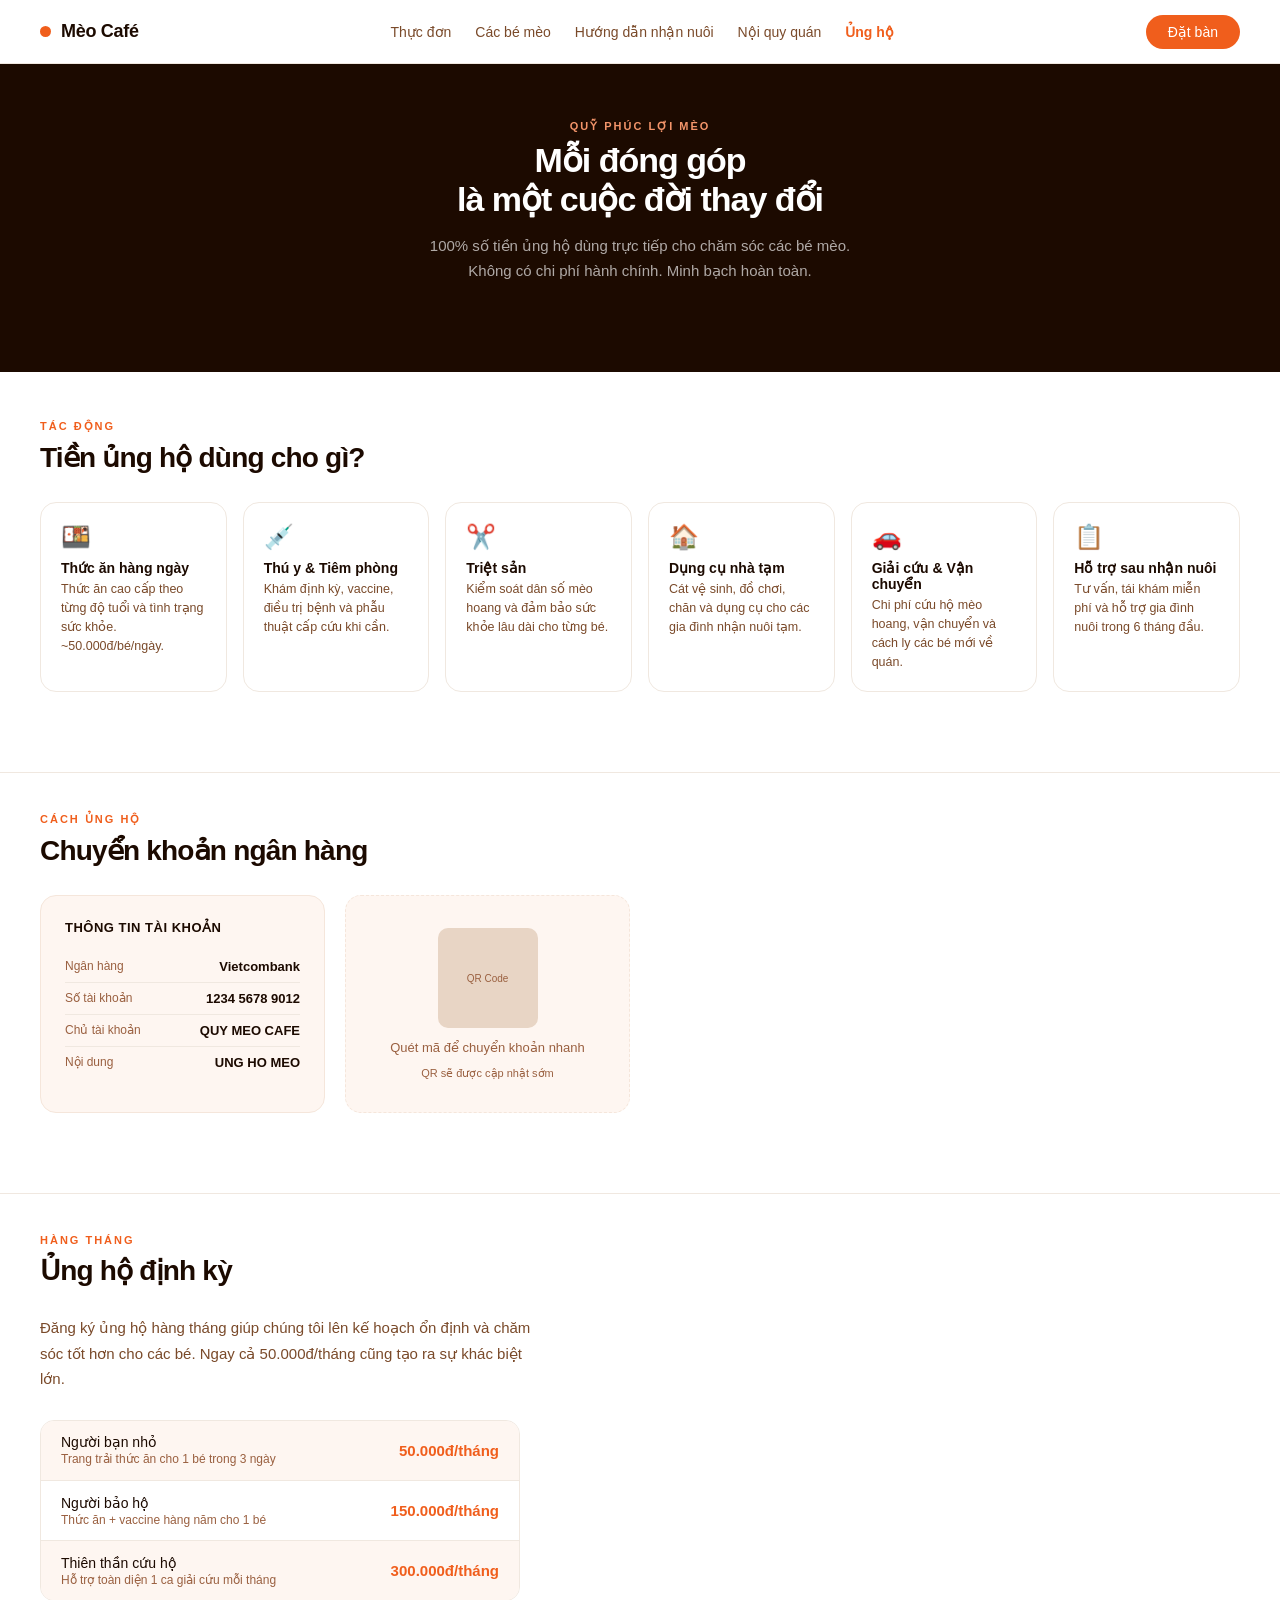
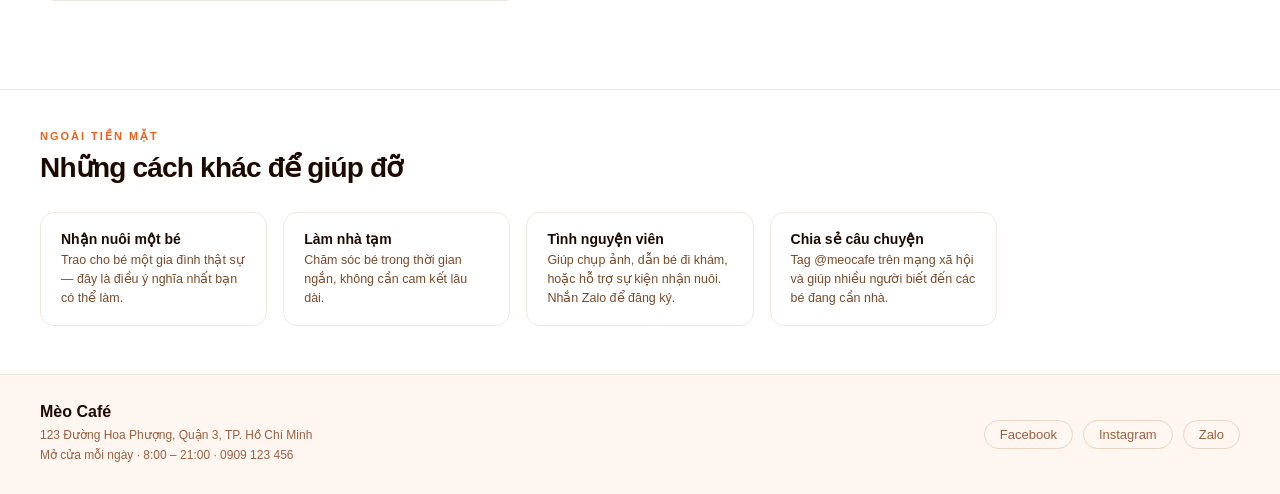
==== donate.html @ 895c5a74 "Restructure site into multi-page layout for GitHub Pages - index.html: simplified landing page with " ====
<!DOCTYPE html>
<html lang="vi">
<head>
  <meta charset="UTF-8" />
  <meta name="viewport" content="width=device-width, initial-scale=1.0" />
  <title>Ủng hộ — Mèo Café</title>
  <link rel="stylesheet" href="css/styles.css" />
</head>
<body>

<nav class="nav">
  <a class="nav-brand" href="index.html">
    <div class="nav-dot"></div>
    <span class="nav-name">Mèo Café</span>
  </a>
  <ul class="nav-links">
    <li><a href="menu.html">Thực đơn</a></li>
    <li><a href="cats.html">Các bé mèo</a></li>
    <li><a href="adopt.html">Hướng dẫn nhận nuôi</a></li>
    <li><a href="policy.html">Nội quy quán</a></li>
    <li><a href="donate.html" class="nav-link-donate active">Ủng hộ</a></li>
  </ul>
  <button class="nav-cta">Đặt bàn</button>
</nav>

<div class="donate-hero-section">
  <div class="section-label">Quỹ phúc lợi mèo</div>
  <h1 class="donate-hero-title">Mỗi đóng góp<br>là một cuộc đời thay đổi</h1>
  <p class="donate-hero-sub">100% số tiền ủng hộ dùng trực tiếp cho chăm sóc các bé mèo. Không có chi phí hành chính. Minh bạch hoàn toàn.</p>
</div>

<section class="section">
  <div class="section-label">Tác động</div>
  <h2 class="section-title">Tiền ủng hộ dùng cho gì?</h2>

  <div class="donate-uses">
    <div class="donate-use-card">
      <div class="donate-use-icon">🍱</div>
      <div class="donate-use-title">Thức ăn hàng ngày</div>
      <p class="donate-use-desc">Thức ăn cao cấp theo từng độ tuổi và tình trạng sức khỏe. ~50.000đ/bé/ngày.</p>
    </div>
    <div class="donate-use-card">
      <div class="donate-use-icon">💉</div>
      <div class="donate-use-title">Thú y &amp; Tiêm phòng</div>
      <p class="donate-use-desc">Khám định kỳ, vaccine, điều trị bệnh và phẫu thuật cấp cứu khi cần.</p>
    </div>
    <div class="donate-use-card">
      <div class="donate-use-icon">✂️</div>
      <div class="donate-use-title">Triệt sản</div>
      <p class="donate-use-desc">Kiểm soát dân số mèo hoang và đảm bảo sức khỏe lâu dài cho từng bé.</p>
    </div>
    <div class="donate-use-card">
      <div class="donate-use-icon">🏠</div>
      <div class="donate-use-title">Dụng cụ nhà tạm</div>
      <p class="donate-use-desc">Cát vệ sinh, đồ chơi, chăn và dụng cụ cho các gia đình nhận nuôi tạm.</p>
    </div>
    <div class="donate-use-card">
      <div class="donate-use-icon">🚗</div>
      <div class="donate-use-title">Giải cứu &amp; Vận chuyển</div>
      <p class="donate-use-desc">Chi phí cứu hộ mèo hoang, vận chuyển và cách ly các bé mới về quán.</p>
    </div>
    <div class="donate-use-card">
      <div class="donate-use-icon">📋</div>
      <div class="donate-use-title">Hỗ trợ sau nhận nuôi</div>
      <p class="donate-use-desc">Tư vấn, tái khám miễn phí và hỗ trợ gia đình nuôi trong 6 tháng đầu.</p>
    </div>
  </div>
</section>

<section class="section" style="border-top: 1px solid var(--border); padding-top: 2.5rem;">
  <div class="section-label">Cách ủng hộ</div>
  <h2 class="section-title">Chuyển khoản ngân hàng</h2>

  <div class="donate-how-grid">
    <div class="bank-card">
      <div class="bank-card-title">Thông tin tài khoản</div>
      <div class="bank-field">
        <span class="bank-field-label">Ngân hàng</span>
        <span class="bank-field-value">Vietcombank</span>
      </div>
      <div class="bank-field">
        <span class="bank-field-label">Số tài khoản</span>
        <span class="bank-field-value">1234 5678 9012</span>
      </div>
      <div class="bank-field">
        <span class="bank-field-label">Chủ tài khoản</span>
        <span class="bank-field-value">QUY MEO CAFE</span>
      </div>
      <div class="bank-field">
        <span class="bank-field-label">Nội dung</span>
        <span class="bank-field-value">UNG HO MEO</span>
      </div>
    </div>
    <div class="qr-placeholder">
      <div class="qr-placeholder-box">QR Code</div>
      <p>Quét mã để chuyển khoản nhanh</p>
      <p style="font-size: 11px; color: var(--ink-faint);">QR sẽ được cập nhật sớm</p>
    </div>
  </div>
</section>

<section class="section" style="border-top: 1px solid var(--border); padding-top: 2.5rem;">
  <div class="section-label">Hàng tháng</div>
  <h2 class="section-title">Ủng hộ định kỳ</h2>
  <p style="font-size: 15px; color: var(--ink-muted); line-height: 1.7; max-width: 500px; margin-bottom: 1.75rem;">
    Đăng ký ủng hộ hàng tháng giúp chúng tôi lên kế hoạch ổn định và chăm sóc tốt hơn cho các bé. Ngay cả 50.000đ/tháng cũng tạo ra sự khác biệt lớn.
  </p>

  <div class="pricing-table" style="max-width: 480px;">
    <div class="pricing-row">
      <div>
        <div class="pricing-name">Người bạn nhỏ</div>
        <div class="pricing-desc">Trang trải thức ăn cho 1 bé trong 3 ngày</div>
      </div>
      <div class="pricing-price">50.000đ/tháng</div>
    </div>
    <div class="pricing-row">
      <div>
        <div class="pricing-name">Người bảo hộ</div>
        <div class="pricing-desc">Thức ăn + vaccine hàng năm cho 1 bé</div>
      </div>
      <div class="pricing-price">150.000đ/tháng</div>
    </div>
    <div class="pricing-row">
      <div>
        <div class="pricing-name">Thiên thần cứu hộ</div>
        <div class="pricing-desc">Hỗ trợ toàn diện 1 ca giải cứu mỗi tháng</div>
      </div>
      <div class="pricing-price">300.000đ/tháng</div>
    </div>
  </div>
</section>

<section class="section" style="border-top: 1px solid var(--border); padding-top: 2.5rem;">
  <div class="section-label">Ngoài tiền mặt</div>
  <h2 class="section-title">Những cách khác để giúp đỡ</h2>

  <div class="other-ways">
    <a href="adopt.html" class="other-way">
      <div class="other-way-title">Nhận nuôi một bé</div>
      <p class="other-way-desc">Trao cho bé một gia đình thật sự — đây là điều ý nghĩa nhất bạn có thể làm.</p>
    </a>
    <a href="adopt.html#foster" class="other-way">
      <div class="other-way-title">Làm nhà tạm</div>
      <p class="other-way-desc">Chăm sóc bé trong thời gian ngắn, không cần cam kết lâu dài.</p>
    </a>
    <div class="other-way" style="cursor: default;">
      <div class="other-way-title">Tình nguyện viên</div>
      <p class="other-way-desc">Giúp chụp ảnh, dẫn bé đi khám, hoặc hỗ trợ sự kiện nhận nuôi. Nhắn Zalo để đăng ký.</p>
    </div>
    <div class="other-way" style="cursor: default;">
      <div class="other-way-title">Chia sẻ câu chuyện</div>
      <p class="other-way-desc">Tag @meocafe trên mạng xã hội và giúp nhiều người biết đến các bé đang cần nhà.</p>
    </div>
  </div>
</section>

<footer class="footer">
  <div>
    <div class="footer-name">Mèo Café</div>
    <div class="footer-info">
      123 Đường Hoa Phượng, Quận 3, TP. Hồ Chí Minh<br>
      Mở cửa mỗi ngày · 8:00 – 21:00 · 0909 123 456
    </div>
  </div>
  <div class="footer-links">
    <a href="#" class="footer-link">Facebook</a>
    <a href="#" class="footer-link">Instagram</a>
    <a href="#" class="footer-link">Zalo</a>
  </div>
</footer>

</body>
</html>
---- css/styles.css ----
/* ── RESET & BASE ── */
*, *::before, *::after { box-sizing: border-box; margin: 0; padding: 0; }

body {
  font-family: -apple-system, BlinkMacSystemFont, 'Segoe UI', sans-serif;
  background: #fff;
  color: #1C0A00;
}

/* ── TOKENS ── */
:root {
  --brand: #F05E1C;
  --brand-dark: #D94E0F;
  --brand-light: #FEF6F1;
  --brand-pale: #FEF0E8;
  --ink: #1C0A00;
  --ink-mid: #3A1500;
  --ink-muted: #7A4A2A;
  --ink-faint: #9A6040;
  --border: #F0E8E0;
  --border-warm: #F5E6DB;
  --border-card: #F4B89A;
  --radius-pill: 999px;
  --radius-card: 20px;
}

/* ── NAV ── */
.nav {
  background: #fff;
  border-bottom: 1px solid var(--border);
  padding: 0 2.5rem;
  display: flex;
  align-items: center;
  justify-content: space-between;
  height: 64px;
  position: sticky;
  top: 0;
  z-index: 100;
}

.nav-brand {
  display: flex;
  align-items: center;
  gap: 10px;
  text-decoration: none;
  flex-shrink: 0;
}

.nav-dot {
  width: 11px;
  height: 11px;
  background: var(--brand);
  border-radius: 50%;
}

.nav-name {
  font-size: 18px;
  font-weight: 600;
  color: var(--ink);
  letter-spacing: -0.3px;
}

.nav-links {
  display: flex;
  gap: 24px;
  list-style: none;
}

.nav-links a {
  color: var(--ink-muted);
  text-decoration: none;
  font-size: 14px;
  transition: color 0.2s;
}

.nav-links a:hover,
.nav-links a.active { color: var(--brand); }

.nav-links a.active { font-weight: 600; }

.nav-link-donate { color: var(--brand) !important; font-weight: 600; }

.nav-cta {
  background: var(--brand);
  color: #fff;
  border: none;
  padding: 9px 22px;
  border-radius: var(--radius-pill);
  font-size: 14px;
  font-weight: 500;
  cursor: pointer;
  font-family: inherit;
  transition: background 0.2s;
  flex-shrink: 0;
}

.nav-cta:hover { background: var(--brand-dark); }

/* ── HERO (main page — centered) ── */
.hero {
  background: var(--brand-light);
  padding: 5rem 2.5rem 4.5rem;
  text-align: center;
  border-bottom: 1px solid var(--border-warm);
}

.hero-content {
  max-width: 580px;
  margin: 0 auto;
}

.hero-eyebrow {
  font-size: 11px;
  color: var(--brand);
  letter-spacing: 2px;
  text-transform: uppercase;
  font-weight: 600;
  margin-bottom: 0.85rem;
}

.hero-h1 {
  font-size: 44px;
  font-weight: 700;
  color: var(--ink);
  line-height: 1.1;
  letter-spacing: -1.5px;
  margin-bottom: 1.1rem;
}

.hero-h1 em {
  color: var(--brand);
  font-style: normal;
}

.hero-sub {
  font-size: 16px;
  color: var(--ink-muted);
  line-height: 1.7;
  margin-bottom: 2rem;
}

.hero-btns {
  display: flex;
  gap: 12px;
  flex-wrap: wrap;
  justify-content: center;
}

/* ── PAGE HERO (inner pages) ── */
.page-hero {
  background: var(--brand-light);
  padding: 2.5rem 2.5rem 2rem;
  border-bottom: 1px solid var(--border-warm);
}

.page-hero .section-label { margin-bottom: 0.4rem; }

.page-hero-title {
  font-size: 32px;
  font-weight: 700;
  color: var(--ink);
  letter-spacing: -1px;
  margin-bottom: 0.5rem;
}

.page-hero-sub {
  font-size: 15px;
  color: var(--ink-muted);
  line-height: 1.6;
  max-width: 500px;
}

/* ── BUTTONS ── */
.btn-primary {
  background: var(--brand);
  color: #fff;
  border: none;
  padding: 12px 28px;
  border-radius: var(--radius-pill);
  font-size: 14px;
  font-weight: 500;
  cursor: pointer;
  font-family: inherit;
  text-decoration: none;
  display: inline-block;
  transition: background 0.2s;
}

.btn-primary:hover { background: var(--brand-dark); }

.btn-secondary {
  background: transparent;
  color: var(--brand);
  border: 1.5px solid var(--brand);
  padding: 12px 28px;
  border-radius: var(--radius-pill);
  font-size: 14px;
  cursor: pointer;
  font-family: inherit;
  text-decoration: none;
  display: inline-block;
  transition: all 0.2s;
}

.btn-secondary:hover { background: var(--brand-pale); }

/* ── KPIS ── */
.kpis {
  display: flex;
  justify-content: center;
  gap: 1rem;
  padding: 1.5rem 2.5rem;
  background: #fff;
  border-bottom: 1px solid var(--border);
  flex-wrap: wrap;
}

.kpi {
  text-align: center;
  padding: 0.75rem 1.5rem;
  background: var(--brand-light);
  border-radius: 14px;
  min-width: 100px;
}

.kpi-number {
  font-size: 24px;
  font-weight: 700;
  color: var(--brand);
  letter-spacing: -0.5px;
}

.kpi-label {
  font-size: 12px;
  color: var(--ink-faint);
  margin-top: 2px;
}

/* ── SECTION ── */
.section {
  padding: 3rem 2.5rem;
}

.section-label {
  font-size: 11px;
  color: var(--brand);
  letter-spacing: 2px;
  text-transform: uppercase;
  font-weight: 600;
  margin-bottom: 0.5rem;
}

.section-title {
  font-size: 28px;
  font-weight: 700;
  color: var(--ink);
  letter-spacing: -0.8px;
  margin-bottom: 1.75rem;
}

/* ── SEE ALL LINK ── */
.see-all {
  text-align: center;
  margin-top: 1.75rem;
}

.see-all-link {
  color: var(--brand);
  text-decoration: none;
  font-size: 14px;
  font-weight: 500;
  border: 1.5px solid var(--brand);
  padding: 10px 28px;
  border-radius: var(--radius-pill);
  display: inline-block;
  transition: background 0.2s;
}

.see-all-link:hover { background: var(--brand-pale); }

/* ── CAT CONTROLS (filter + sort) ── */
.cat-controls {
  display: flex;
  justify-content: space-between;
  align-items: flex-start;
  gap: 1rem;
  margin-bottom: 1.75rem;
  flex-wrap: wrap;
}

.filters {
  display: flex;
  gap: 8px;
  flex-wrap: wrap;
}

.filter-btn {
  padding: 7px 18px;
  border-radius: var(--radius-pill);
  font-size: 13px;
  border: 1px solid #E8D5C5;
  background: #fff;
  color: var(--ink-muted);
  cursor: pointer;
  font-family: inherit;
  transition: all 0.2s;
}

.filter-btn:hover { border-color: var(--brand); color: var(--brand); }

.filter-btn.active {
  background: var(--brand);
  color: #fff;
  border-color: var(--brand);
}

.sort-wrap {
  display: flex;
  align-items: center;
  gap: 8px;
}

.sort-label {
  font-size: 13px;
  color: var(--ink-muted);
  white-space: nowrap;
}

.sort-select {
  padding: 7px 30px 7px 12px;
  border-radius: var(--radius-pill);
  font-size: 13px;
  border: 1px solid #E8D5C5;
  background: #fff url("data:image/svg+xml,%3Csvg xmlns='http://www.w3.org/2000/svg' width='10' height='6'%3E%3Cpath d='M0 0l5 6 5-6z' fill='%239A6040'/%3E%3C/svg%3E") no-repeat right 12px center;
  color: var(--ink-muted);
  cursor: pointer;
  font-family: inherit;
  appearance: none;
  -webkit-appearance: none;
  transition: border-color 0.2s;
}

.sort-select:hover,
.sort-select:focus { border-color: var(--brand); outline: none; }

.cats-count {
  font-size: 13px;
  color: var(--ink-faint);
  margin-bottom: 1rem;
}

/* ── CAT GRID & CARDS ── */
.cat-grid {
  display: grid;
  grid-template-columns: repeat(auto-fill, minmax(200px, 1fr));
  gap: 1.1rem;
}

.cat-card {
  background: #fff;
  border: 1px solid var(--border);
  border-radius: var(--radius-card);
  overflow: hidden;
  transition: border-color 0.25s, transform 0.2s;
}

.cat-card:hover {
  border-color: var(--border-card);
  transform: translateY(-2px);
}

.cat-avatar {
  background: var(--brand-light);
  height: 155px;
  display: flex;
  align-items: center;
  justify-content: center;
  position: relative;
}

.cat-avatar svg { width: 100px; height: 100px; }

.status-badge {
  position: absolute;
  top: 10px;
  left: 10px;
  padding: 4px 10px;
  border-radius: var(--radius-pill);
  font-size: 11px;
  font-weight: 500;
  display: flex;
  align-items: center;
  gap: 5px;
}

.status-badge::before {
  content: '';
  width: 6px;
  height: 6px;
  border-radius: 50%;
  display: inline-block;
}

.status-adopt { background: #E6F4EE; color: #1A6640; }
.status-adopt::before { background: #27AE60; }
.status-foster { background: #FFF0E5; color: #A04010; }
.status-foster::before { background: var(--brand); }

.cat-info { padding: 15px; }

.cat-name {
  font-size: 17px;
  font-weight: 600;
  color: var(--ink);
  letter-spacing: -0.3px;
  margin-bottom: 2px;
}

.cat-age {
  font-size: 12px;
  color: var(--ink-faint);
  margin-bottom: 9px;
}

.cat-tags {
  display: flex;
  flex-wrap: wrap;
  gap: 4px;
  margin-bottom: 10px;
}

.cat-tag {
  background: var(--brand-light);
  color: #A04010;
  font-size: 11px;
  padding: 3px 9px;
  border-radius: var(--radius-pill);
  border: 1px solid #F5E0D0;
}

.cat-desc {
  font-size: 12.5px;
  color: #6B6260;
  line-height: 1.55;
  margin-bottom: 12px;
}

.cat-btn {
  width: 100%;
  background: var(--ink);
  color: #fff;
  border: none;
  padding: 10px;
  border-radius: 12px;
  font-size: 13px;
  cursor: pointer;
  font-family: inherit;
  font-weight: 500;
  transition: background 0.2s;
}

.cat-btn:hover { background: var(--ink-mid); }

.cat-btn.outline {
  background: #fff;
  color: var(--brand);
  border: 1.5px solid var(--brand);
}

.cat-btn.outline:hover { background: var(--brand-light); }

/* ── PAGINATION ── */
.pagination {
  display: flex;
  justify-content: center;
  align-items: center;
  gap: 4px;
  margin-top: 2.5rem;
  flex-wrap: wrap;
}

.page-btn {
  padding: 7px 13px;
  border-radius: 10px;
  border: 1px solid var(--border);
  background: #fff;
  color: var(--ink-muted);
  font-size: 13px;
  cursor: pointer;
  font-family: inherit;
  transition: all 0.2s;
  min-width: 36px;
  text-align: center;
}

.page-btn:hover { border-color: var(--brand); color: var(--brand); }

.page-btn.active {
  background: var(--brand);
  color: #fff;
  border-color: var(--brand);
  font-weight: 600;
}

.page-btn:disabled {
  opacity: 0.35;
  cursor: default;
}

.page-btn:disabled:hover { border-color: var(--border); color: var(--ink-muted); }

/* ── DONATE BANNER (main page) ── */
.donate-banner {
  background: var(--ink);
  padding: 4rem 2.5rem;
  text-align: center;
}

.donate-banner-label {
  font-size: 11px;
  color: #F4956A;
  letter-spacing: 2px;
  text-transform: uppercase;
  font-weight: 600;
  margin-bottom: 0.75rem;
}

.donate-banner-title {
  font-size: 30px;
  font-weight: 700;
  color: #fff;
  letter-spacing: -0.8px;
  line-height: 1.2;
  margin-bottom: 0.85rem;
}

.donate-banner-sub {
  font-size: 15px;
  color: rgba(255, 255, 255, 0.6);
  line-height: 1.7;
  max-width: 440px;
  margin: 0 auto 2rem;
}

.btn-donate {
  background: var(--brand);
  color: #fff;
  border: none;
  padding: 13px 36px;
  border-radius: var(--radius-pill);
  font-size: 15px;
  font-weight: 500;
  cursor: pointer;
  font-family: inherit;
  text-decoration: none;
  display: inline-block;
  transition: background 0.2s;
}

.btn-donate:hover { background: var(--brand-dark); }

/* ── ADOPTION PAGE ── */
.adoption-steps {
  display: grid;
  grid-template-columns: repeat(auto-fill, minmax(200px, 1fr));
  gap: 1rem;
  margin-bottom: 2rem;
}

.adoption-step {
  background: var(--brand-light);
  border: 1px solid var(--border-warm);
  border-radius: 16px;
  padding: 1.25rem;
}

.step-number {
  font-size: 10px;
  color: var(--brand);
  letter-spacing: 1.5px;
  text-transform: uppercase;
  margin-bottom: 7px;
  font-weight: 600;
}

.step-title {
  font-size: 15px;
  font-weight: 600;
  color: var(--ink);
  margin-bottom: 5px;
}

.step-desc {
  font-size: 13px;
  color: var(--ink-muted);
  line-height: 1.55;
}

.adopt-note {
  background: #E6F4EE;
  border: 1px solid #B7DFC8;
  border-radius: 14px;
  padding: 1.25rem 1.5rem;
  margin-bottom: 2rem;
}

.adopt-note p {
  font-size: 14px;
  color: #1A6640;
  line-height: 1.6;
}

.adopt-cta {
  background: var(--brand);
  color: #fff;
  border: none;
  padding: 13px 32px;
  border-radius: var(--radius-pill);
  font-size: 15px;
  font-weight: 500;
  cursor: pointer;
  font-family: inherit;
  transition: background 0.2s;
}

.adopt-cta:hover { background: var(--brand-dark); }

.faq { margin-top: 1rem; }

.faq-item {
  border-bottom: 1px solid var(--border);
  padding: 1.1rem 0;
}

.faq-item:last-child { border-bottom: none; }

.faq-q {
  font-size: 15px;
  font-weight: 600;
  color: var(--ink);
  margin-bottom: 6px;
}

.faq-a {
  font-size: 14px;
  color: var(--ink-muted);
  line-height: 1.65;
}

/* ── MENU PAGE ── */
.menu-grid {
  display: grid;
  grid-template-columns: repeat(auto-fill, minmax(280px, 1fr));
  gap: 2rem;
}

.menu-category {
  border: 1px solid var(--border);
  border-radius: var(--radius-card);
  overflow: hidden;
}

.menu-category-header {
  background: var(--brand-light);
  padding: 1rem 1.25rem;
  border-bottom: 1px solid var(--border-warm);
}

.menu-category-title {
  font-size: 14px;
  font-weight: 700;
  color: var(--ink);
  letter-spacing: -0.2px;
}

.menu-category-sub {
  font-size: 11px;
  color: var(--ink-faint);
  margin-top: 2px;
}

.menu-items { padding: 0.5rem 0; }

.menu-item {
  display: flex;
  justify-content: space-between;
  align-items: baseline;
  padding: 0.6rem 1.25rem;
  gap: 1rem;
  border-bottom: 1px solid var(--border);
}

.menu-item:last-child { border-bottom: none; }

.menu-item-left { flex: 1; }

.menu-item-name {
  font-size: 14px;
  color: var(--ink);
  font-weight: 500;
}

.menu-item-desc {
  font-size: 11.5px;
  color: var(--ink-faint);
  margin-top: 1px;
}

.menu-item-price {
  font-size: 13px;
  font-weight: 600;
  color: var(--brand);
  white-space: nowrap;
}

.menu-note {
  margin-top: 2rem;
  padding: 1.25rem 1.5rem;
  background: var(--brand-light);
  border-radius: 14px;
  font-size: 13.5px;
  color: var(--ink-muted);
  line-height: 1.65;
  border: 1px solid var(--border-warm);
}

/* ── POLICY PAGE ── */
.policy-block {
  margin-bottom: 2.5rem;
}

.policy-block-title {
  font-size: 17px;
  font-weight: 700;
  color: var(--ink);
  margin-bottom: 1rem;
  padding-bottom: 0.6rem;
  border-bottom: 2px solid var(--brand-light);
}

.policy-rules {
  list-style: none;
  display: flex;
  flex-direction: column;
  gap: 0.75rem;
}

.policy-rule {
  display: flex;
  gap: 0.85rem;
  align-items: flex-start;
}

.policy-rule-num {
  font-size: 11px;
  font-weight: 700;
  color: var(--brand);
  background: var(--brand-pale);
  padding: 3px 8px;
  border-radius: 6px;
  flex-shrink: 0;
  margin-top: 1px;
}

.policy-rule-text {
  font-size: 14px;
  color: var(--ink-muted);
  line-height: 1.6;
}

.policy-rule-text strong {
  color: var(--ink);
  font-weight: 600;
}

.pricing-table {
  border: 1px solid var(--border);
  border-radius: 14px;
  overflow: hidden;
  margin-bottom: 2.5rem;
}

.pricing-row {
  display: flex;
  justify-content: space-between;
  align-items: center;
  padding: 0.85rem 1.25rem;
  border-bottom: 1px solid var(--border);
  gap: 1rem;
}

.pricing-row:last-child { border-bottom: none; }

.pricing-row:nth-child(odd) { background: var(--brand-light); }

.pricing-name {
  font-size: 14px;
  color: var(--ink);
  font-weight: 500;
}

.pricing-desc {
  font-size: 12px;
  color: var(--ink-faint);
  margin-top: 2px;
}

.pricing-price {
  font-size: 15px;
  font-weight: 700;
  color: var(--brand);
  white-space: nowrap;
}

/* ── DONATE PAGE ── */
.donate-hero-section {
  background: var(--ink);
  padding: 3.5rem 2.5rem;
  text-align: center;
}

.donate-hero-section .section-label { color: #F4956A; }

.donate-hero-title {
  font-size: 34px;
  font-weight: 700;
  color: #fff;
  letter-spacing: -1px;
  line-height: 1.15;
  margin-bottom: 0.85rem;
}

.donate-hero-sub {
  font-size: 15px;
  color: rgba(255, 255, 255, 0.65);
  line-height: 1.7;
  max-width: 460px;
  margin: 0 auto 2rem;
}

.donate-uses {
  display: grid;
  grid-template-columns: repeat(auto-fill, minmax(180px, 1fr));
  gap: 1rem;
  margin-bottom: 2rem;
}

.donate-use-card {
  background: #fff;
  border: 1px solid var(--border);
  border-radius: 16px;
  padding: 1.25rem;
}

.donate-use-icon {
  font-size: 24px;
  margin-bottom: 0.6rem;
}

.donate-use-title {
  font-size: 14px;
  font-weight: 600;
  color: var(--ink);
  margin-bottom: 4px;
}

.donate-use-desc {
  font-size: 12.5px;
  color: var(--ink-muted);
  line-height: 1.5;
}

.donate-how-grid {
  display: grid;
  grid-template-columns: repeat(auto-fill, minmax(260px, 1fr));
  gap: 1.25rem;
  margin-bottom: 2rem;
}

.bank-card {
  border: 1.5px solid var(--border-warm);
  border-radius: 16px;
  padding: 1.5rem;
  background: var(--brand-light);
}

.bank-card-title {
  font-size: 13px;
  font-weight: 700;
  color: var(--ink);
  margin-bottom: 1rem;
  text-transform: uppercase;
  letter-spacing: 0.5px;
}

.bank-field {
  display: flex;
  justify-content: space-between;
  padding: 0.5rem 0;
  border-bottom: 1px solid var(--border);
  gap: 1rem;
}

.bank-field:last-child { border-bottom: none; }

.bank-field-label {
  font-size: 12px;
  color: var(--ink-faint);
}

.bank-field-value {
  font-size: 13px;
  font-weight: 600;
  color: var(--ink);
}

.qr-placeholder {
  border: 1.5px dashed var(--border-warm);
  border-radius: 16px;
  padding: 2rem;
  display: flex;
  flex-direction: column;
  align-items: center;
  justify-content: center;
  gap: 0.75rem;
  color: var(--ink-faint);
  font-size: 13px;
  text-align: center;
  background: var(--brand-light);
}

.qr-placeholder-box {
  width: 100px;
  height: 100px;
  background: #E8D5C5;
  border-radius: 10px;
  display: flex;
  align-items: center;
  justify-content: center;
  font-size: 10px;
  color: var(--ink-faint);
}

.other-ways {
  display: grid;
  grid-template-columns: repeat(auto-fill, minmax(200px, 1fr));
  gap: 1rem;
}

.other-way {
  border: 1px solid var(--border);
  border-radius: 14px;
  padding: 1.1rem 1.25rem;
  text-decoration: none;
  transition: border-color 0.2s, transform 0.15s;
  display: block;
}

.other-way:hover { border-color: var(--brand); transform: translateY(-1px); }

.other-way-title {
  font-size: 14px;
  font-weight: 600;
  color: var(--ink);
  margin-bottom: 4px;
}

.other-way-desc {
  font-size: 12.5px;
  color: var(--ink-muted);
  line-height: 1.5;
}

/* ── FOOTER ── */
.footer {
  background: var(--brand-light);
  border-top: 1px solid var(--border);
  padding: 1.75rem 2.5rem;
  display: flex;
  align-items: center;
  justify-content: space-between;
  flex-wrap: wrap;
  gap: 1rem;
}

.footer-name {
  font-size: 16px;
  font-weight: 600;
  color: var(--ink);
  margin-bottom: 4px;
}

.footer-info {
  font-size: 12px;
  color: var(--ink-faint);
  line-height: 1.7;
}

.footer-links {
  display: flex;
  gap: 10px;
}

.footer-link {
  color: var(--ink-faint);
  font-size: 13px;
  text-decoration: none;
  border: 1px solid #E8D5C5;
  padding: 6px 15px;
  border-radius: var(--radius-pill);
  transition: all 0.2s;
}

.footer-link:hover { border-color: var(--brand); color: var(--brand); }

/* ── RESPONSIVE ── */
@media (max-width: 680px) {
  .hero { padding: 3.5rem 1.5rem 3rem; }
  .hero-h1 { font-size: 32px; }
  .nav-links { display: none; }
  .section { padding: 2.5rem 1.5rem; }
  .page-hero { padding: 2rem 1.5rem 1.5rem; }
  .donate-hero-section { padding: 2.5rem 1.5rem; }
  .donate-hero-title { font-size: 26px; }
  .cat-controls { flex-direction: column; }
  .menu-grid { grid-template-columns: 1fr; }
}
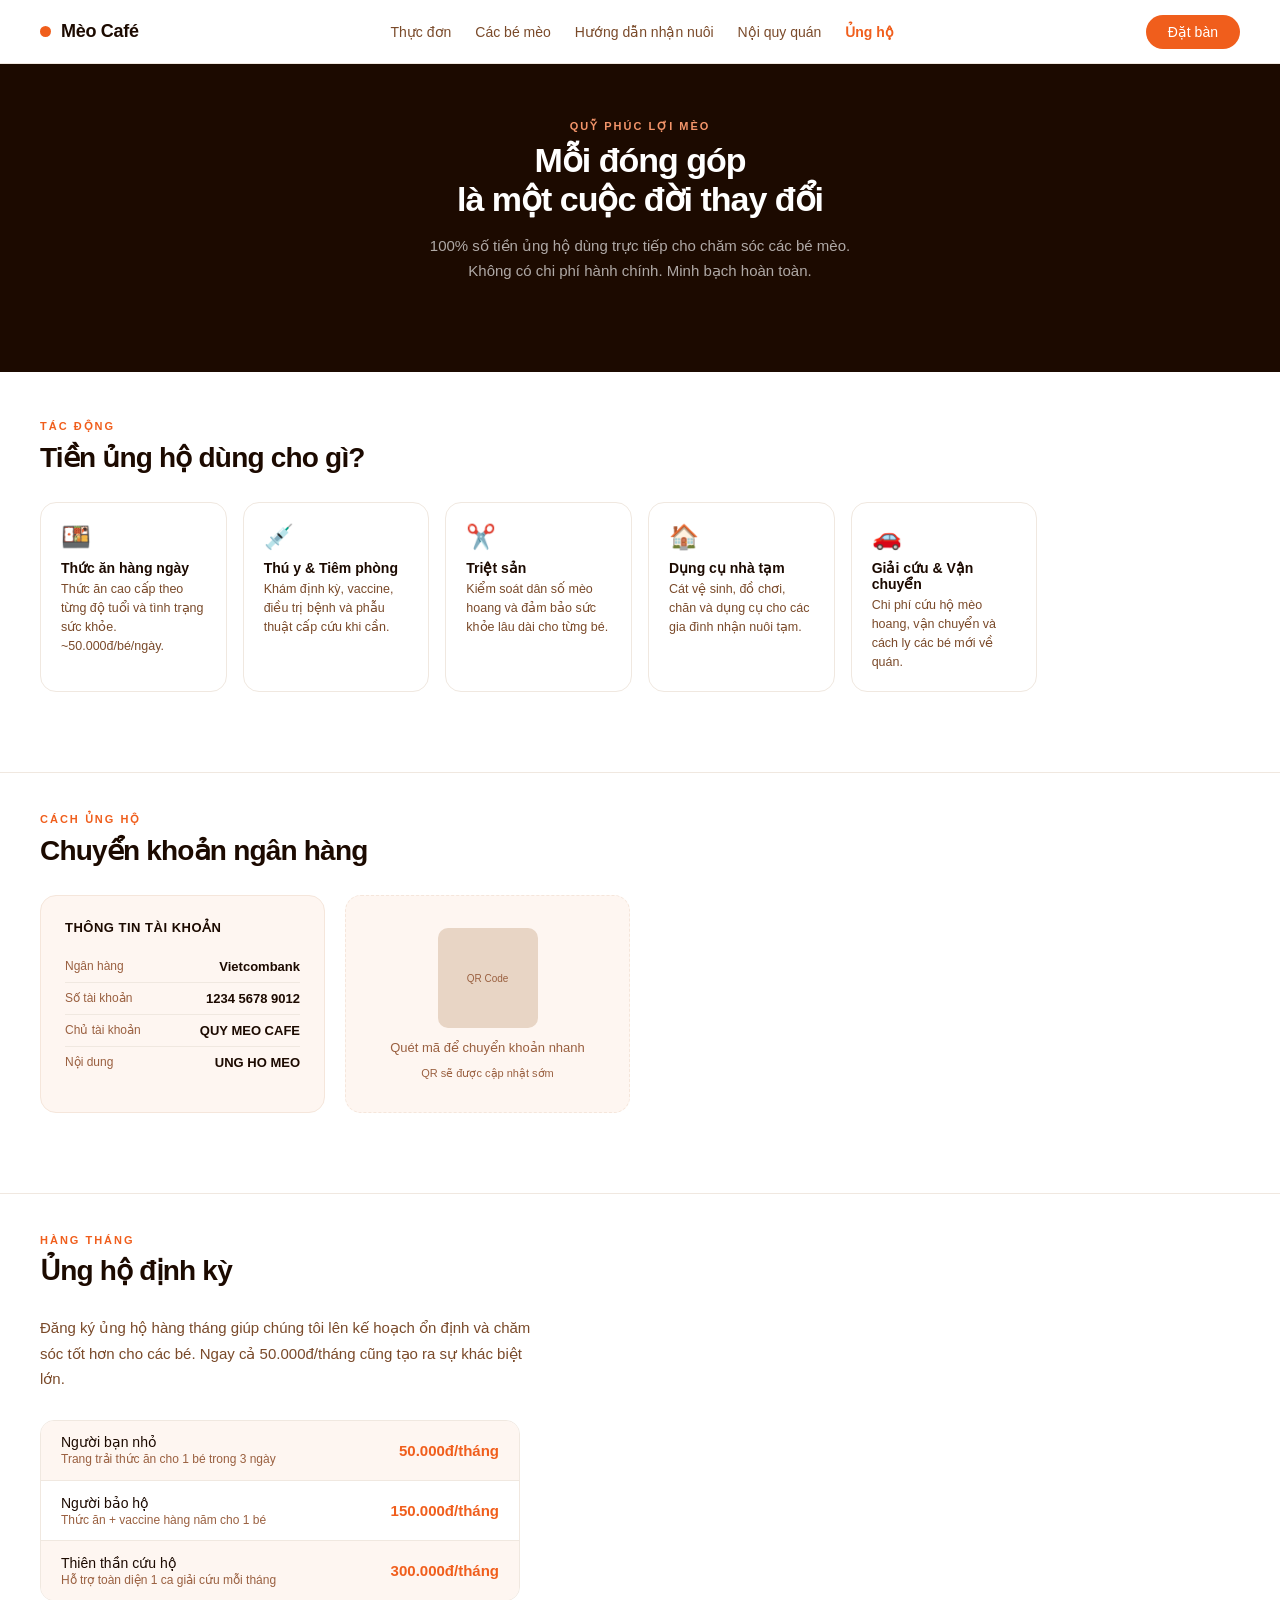
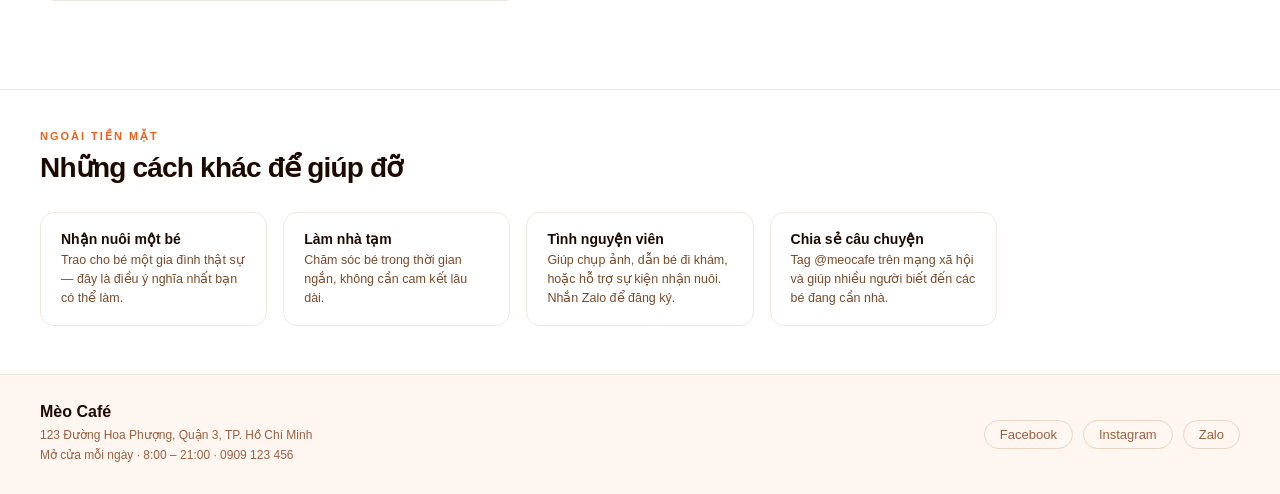
==== commit 25355bae: "Remove hỗ trợ sau nhận nuôi from donation uses section Co-Authored-By: Claude Sonnet 4.6 <noreply@an" ====
--- a/donate.html
+++ b/donate.html
@@ -58,11 +58,6 @@
       <div class="donate-use-icon">🚗</div>
       <div class="donate-use-title">Giải cứu &amp; Vận chuyển</div>
       <p class="donate-use-desc">Chi phí cứu hộ mèo hoang, vận chuyển và cách ly các bé mới về quán.</p>
-    </div>
-    <div class="donate-use-card">
-      <div class="donate-use-icon">📋</div>
-      <div class="donate-use-title">Hỗ trợ sau nhận nuôi</div>
-      <p class="donate-use-desc">Tư vấn, tái khám miễn phí và hỗ trợ gia đình nuôi trong 6 tháng đầu.</p>
     </div>
   </div>
 </section>
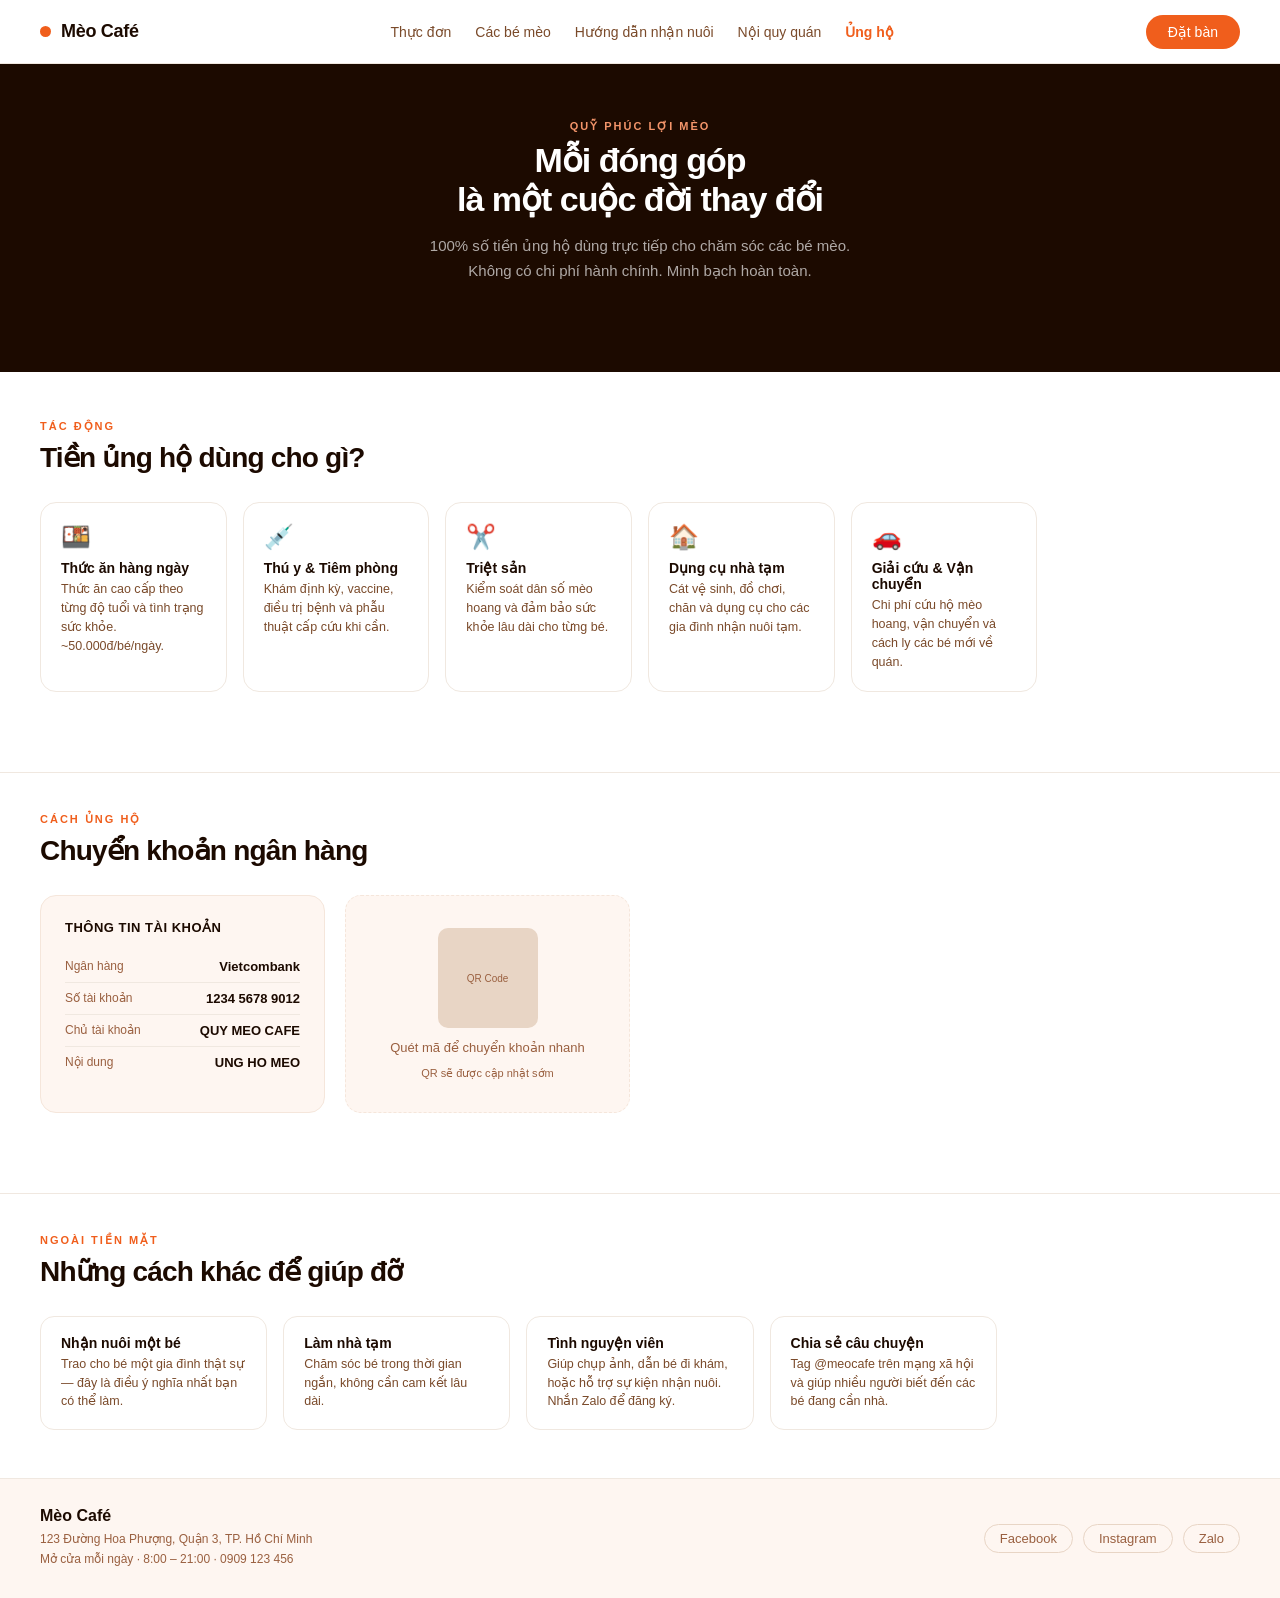
==== commit a5a25139: "Remove ủng hộ định kỳ section from donate page Co-Authored-By: Claude Sonnet 4.6 <noreply@anthropic." ====
--- a/donate.html
+++ b/donate.html
@@ -95,38 +95,6 @@
 </section>
 
 <section class="section" style="border-top: 1px solid var(--border); padding-top: 2.5rem;">
-  <div class="section-label">Hàng tháng</div>
-  <h2 class="section-title">Ủng hộ định kỳ</h2>
-  <p style="font-size: 15px; color: var(--ink-muted); line-height: 1.7; max-width: 500px; margin-bottom: 1.75rem;">
-    Đăng ký ủng hộ hàng tháng giúp chúng tôi lên kế hoạch ổn định và chăm sóc tốt hơn cho các bé. Ngay cả 50.000đ/tháng cũng tạo ra sự khác biệt lớn.
-  </p>
-
-  <div class="pricing-table" style="max-width: 480px;">
-    <div class="pricing-row">
-      <div>
-        <div class="pricing-name">Người bạn nhỏ</div>
-        <div class="pricing-desc">Trang trải thức ăn cho 1 bé trong 3 ngày</div>
-      </div>
-      <div class="pricing-price">50.000đ/tháng</div>
-    </div>
-    <div class="pricing-row">
-      <div>
-        <div class="pricing-name">Người bảo hộ</div>
-        <div class="pricing-desc">Thức ăn + vaccine hàng năm cho 1 bé</div>
-      </div>
-      <div class="pricing-price">150.000đ/tháng</div>
-    </div>
-    <div class="pricing-row">
-      <div>
-        <div class="pricing-name">Thiên thần cứu hộ</div>
-        <div class="pricing-desc">Hỗ trợ toàn diện 1 ca giải cứu mỗi tháng</div>
-      </div>
-      <div class="pricing-price">300.000đ/tháng</div>
-    </div>
-  </div>
-</section>
-
-<section class="section" style="border-top: 1px solid var(--border); padding-top: 2.5rem;">
   <div class="section-label">Ngoài tiền mặt</div>
   <h2 class="section-title">Những cách khác để giúp đỡ</h2>
 
